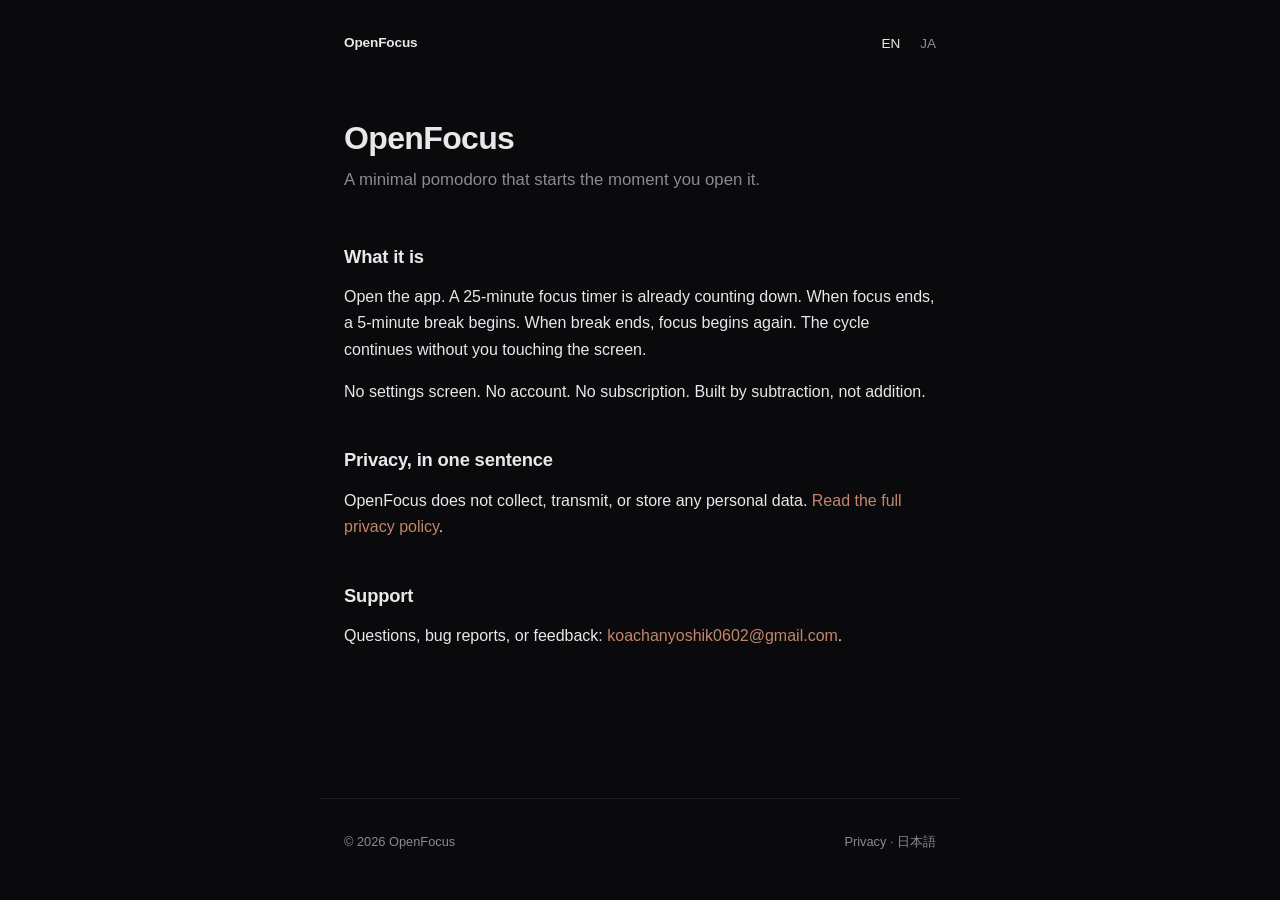
==== index.html @ c1e65422 "feat: initial OpenFocus site with EN/JA privacy policy" ====
<!DOCTYPE html>
<html lang="en">
<head>
<meta charset="UTF-8">
<meta name="viewport" content="width=device-width, initial-scale=1.0">
<title>OpenFocus — A minimal pomodoro that starts the moment you open it</title>
<meta name="description" content="OpenFocus is a minimal pomodoro timer for iOS. Open the app, and a 25-minute focus timer is already running. No setup, no sign-up, no settings.">
<meta name="theme-color" content="#0a0a0c">
<meta property="og:title" content="OpenFocus">
<meta property="og:description" content="A minimal pomodoro that starts the moment you open it.">
<meta property="og:type" content="website">
<link rel="stylesheet" href="assets/style.css">
</head>
<body>
<header>
  <a href="./" class="brand">OpenFocus</a>
  <nav>
    <a href="./" class="active">EN</a>
    <a href="ja/">JA</a>
  </nav>
</header>

<main>
  <h1>OpenFocus</h1>
  <p class="tagline">A minimal pomodoro that starts the moment you open it.</p>

  <h2>What it is</h2>
  <p>Open the app. A 25-minute focus timer is already counting down. When focus ends, a 5-minute break begins. When break ends, focus begins again. The cycle continues without you touching the screen.</p>
  <p>No settings screen. No account. No subscription. Built by subtraction, not addition.</p>

  <h2>Privacy, in one sentence</h2>
  <p>OpenFocus does not collect, transmit, or store any personal data. <a href="privacy/">Read the full privacy policy</a>.</p>

  <h2>Support</h2>
  <p>Questions, bug reports, or feedback: <a href="mailto:koachanyoshik0602@gmail.com">koachanyoshik0602@gmail.com</a>.</p>
</main>

<footer>
  <span>&copy; 2026 OpenFocus</span>
  <span><a href="privacy/">Privacy</a> &middot; <a href="ja/">日本語</a></span>
</footer>
</body>
</html>
---- assets/style.css ----
:root {
  --bg: #0a0a0c;
  --bg-warm: #1a0f0a;
  --fg: #e8e8ea;
  --fg-muted: #8a8a90;
  --accent: #c4866b;
  --border: #1f1f23;
  --max-w: 640px;
}

* {
  box-sizing: border-box;
  margin: 0;
  padding: 0;
}

html {
  -webkit-text-size-adjust: 100%;
}

body {
  background: var(--bg);
  color: var(--fg);
  font-family: -apple-system, BlinkMacSystemFont, "SF Pro Text", "Helvetica Neue", "Hiragino Kaku Gothic ProN", sans-serif;
  font-size: 16px;
  line-height: 1.65;
  font-weight: 400;
  -webkit-font-smoothing: antialiased;
  -moz-osx-font-smoothing: grayscale;
  min-height: 100vh;
  display: flex;
  flex-direction: column;
}

main {
  flex: 1;
  max-width: var(--max-w);
  width: 100%;
  margin: 0 auto;
  padding: 4rem 1.5rem 3rem;
}

header {
  max-width: var(--max-w);
  width: 100%;
  margin: 0 auto;
  padding: 2rem 1.5rem 0;
  display: flex;
  justify-content: space-between;
  align-items: center;
  font-size: 0.85rem;
}

header .brand {
  font-weight: 600;
  letter-spacing: -0.01em;
  color: var(--fg);
  text-decoration: none;
}

header nav a {
  color: var(--fg-muted);
  text-decoration: none;
  margin-left: 1rem;
  transition: color 0.15s ease;
}

header nav a:hover,
header nav a.active {
  color: var(--fg);
}

footer {
  max-width: var(--max-w);
  width: 100%;
  margin: 0 auto;
  padding: 2rem 1.5rem 3rem;
  font-size: 0.8rem;
  color: var(--fg-muted);
  border-top: 1px solid var(--border);
  display: flex;
  justify-content: space-between;
  flex-wrap: wrap;
  gap: 0.75rem;
}

footer a {
  color: var(--fg-muted);
  text-decoration: none;
}

footer a:hover {
  color: var(--fg);
}

h1 {
  font-size: 2rem;
  font-weight: 600;
  letter-spacing: -0.02em;
  margin-bottom: 0.5rem;
  line-height: 1.2;
}

.tagline {
  color: var(--fg-muted);
  margin-bottom: 3rem;
  font-size: 1.05rem;
}

h2 {
  font-size: 1.15rem;
  font-weight: 600;
  letter-spacing: -0.01em;
  margin-top: 2.5rem;
  margin-bottom: 0.75rem;
}

h2:first-of-type {
  margin-top: 0;
}

p {
  margin-bottom: 1rem;
  color: var(--fg);
}

p.muted {
  color: var(--fg-muted);
}

ul {
  margin-bottom: 1rem;
  padding-left: 1.25rem;
}

li {
  margin-bottom: 0.4rem;
}

.meta {
  font-size: 0.85rem;
  color: var(--fg-muted);
  margin-bottom: 2.5rem;
}

a {
  color: var(--accent);
  text-decoration: none;
  border-bottom: 1px solid transparent;
  transition: border-color 0.15s ease;
}

a:hover {
  border-bottom-color: var(--accent);
}

.divider {
  border: none;
  border-top: 1px solid var(--border);
  margin: 2.5rem 0;
}

code {
  font-family: "SF Mono", Menlo, Consolas, monospace;
  font-size: 0.9em;
  background: rgba(255, 255, 255, 0.05);
  padding: 0.1em 0.35em;
  border-radius: 3px;
}

@media (max-width: 480px) {
  main {
    padding: 2.5rem 1.25rem 2rem;
  }
  header {
    padding: 1.5rem 1.25rem 0;
  }
  footer {
    padding: 1.5rem 1.25rem 2rem;
  }
  h1 {
    font-size: 1.65rem;
  }
}
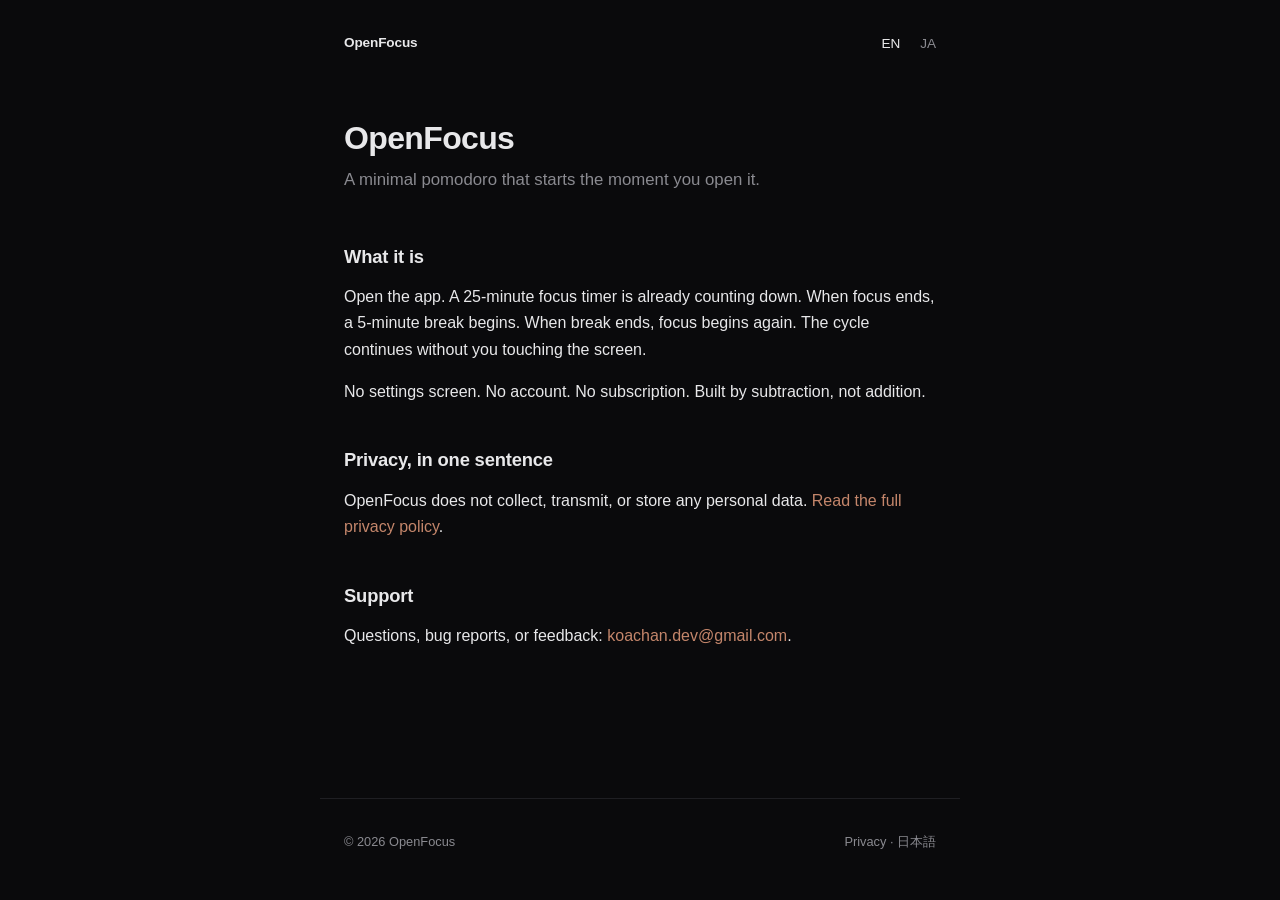
==== commit a47bc891: "chore: update contact email to koachan.dev@gmail.com" ====
--- a/index.html
+++ b/index.html
@@ -32,7 +32,7 @@
   <p>OpenFocus does not collect, transmit, or store any personal data. <a href="privacy/">Read the full privacy policy</a>.</p>
 
   <h2>Support</h2>
-  <p>Questions, bug reports, or feedback: <a href="mailto:koachanyoshik0602@gmail.com">koachanyoshik0602@gmail.com</a>.</p>
+  <p>Questions, bug reports, or feedback: <a href="mailto:koachan.dev@gmail.com">koachan.dev@gmail.com</a>.</p>
 </main>
 
 <footer>
